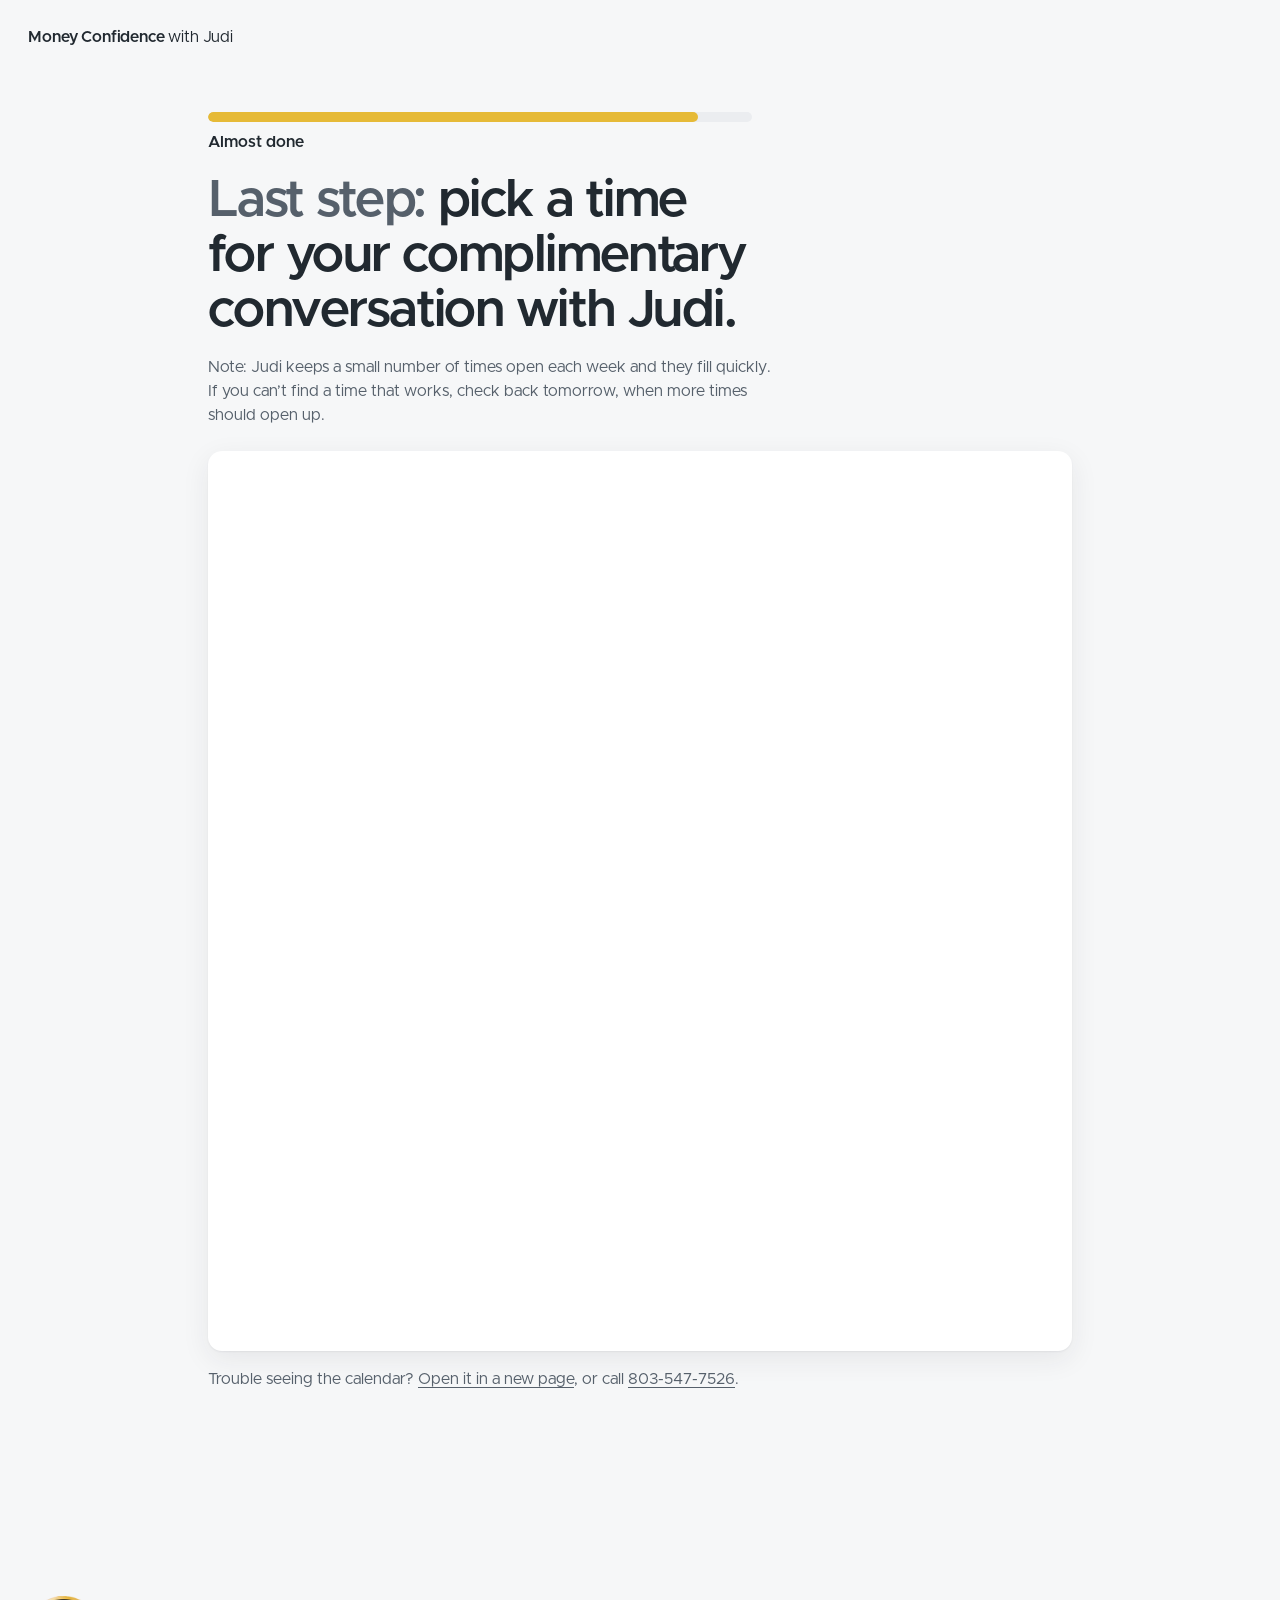
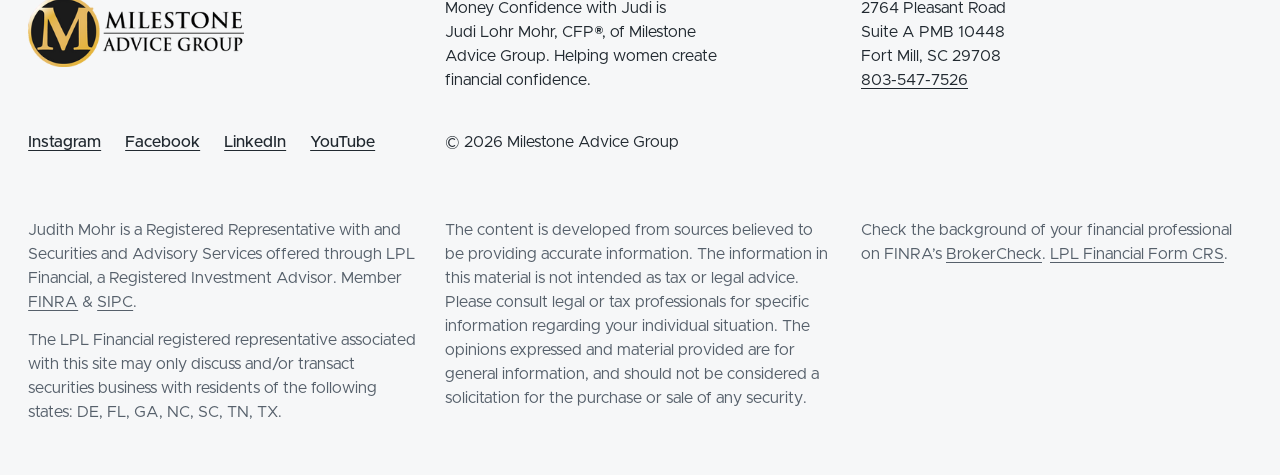
==== book.html @ 90eefbc0 "Judi Mohr landing page, rebuilt to Brandon Willington's funnel rules Co-Authored-By: Claude Opus 5.5" ====
<!doctype html>
<html lang="en">
<head>
<meta charset="utf-8">
<meta name="viewport" content="width=device-width, initial-scale=1">
<title>Last step: pick a time | Money Confidence with Judi</title>
<meta name="description" content="Pick a time for your complimentary conversation with Judi Lohr Mohr, CFP®.">
<meta name="robots" content="noindex">
<meta property="og:type" content="website">
<meta property="og:title" content="See exactly where you stand | Money Confidence with Judi">
<meta property="og:description" content="Financial planning for women approaching and navigating retirement, with Judi Lohr Mohr, CFP®.">
<meta property="og:url" content="https://judimohr.com/">
<meta property="og:image" content="https://judimohr.com/img/og-image.jpg">
<meta name="theme-color" content="#F6F7F8">
<link rel="icon" href="favicon.ico">
<link rel="preload" as="font" type="font/woff2" href="fonts/Metropolis-SemiBold.woff2" crossorigin>
<link rel="preload" as="font" type="font/woff2" href="fonts/Metropolis-Regular.woff2" crossorigin>
<link rel="stylesheet" href="css/site.css">
<link rel="stylesheet" href="css/funnel.css">
<script>document.documentElement.classList.add('js');</script>
</head>
<body>
<header class="site-header">
  <span class="wordmark"><span>Money Confidence</span> <span class="wordmark__with">with Judi</span></span>
</header>
<main class="page" id="main"><div class="page__inner">
  <div class="progress">
    <div class="progress__bar" aria-hidden="true"><span></span></div>
    <p class="progress__label">Almost done</p>
  </div>
  <h1 class="page__title"><strong>Last step:</strong> pick a time for your complimentary conversation with Judi.</h1>
  <p class="page__note">Note: Judi keeps a small number of times open each week and they fill quickly. If you can’t find a time that works, check back tomorrow, when more times should open up.</p>
  <div class="booking">
    <iframe src="https://go.oncehub.com/JudiMohr" title="Pick a time with Judi Lohr Mohr" loading="eager"></iframe>
  </div>
  <p class="page__note">Trouble seeing the calendar? <a class="link-plain" href="https://go.oncehub.com/JudiMohr">Open it in a new page</a>, or call <a class="link-plain" href="tel:+18035477526">803-547-7526</a>.</p>
</div></main>

<footer class="site-footer" id="contact">
  <div class="footer__top">
    <a class="footer__logo" href="https://www.milestoneadvicegroup.com/"><img src="img/milestone-advice-group-logo.png" width="300" height="99" alt="Milestone Advice Group" loading="lazy" decoding="async"></a>
    <p class="small">Money Confidence with Judi is Judi Lohr Mohr, CFP®, of Milestone Advice Group. Helping women create financial confidence.</p>
    <address class="small">2764 Pleasant Road<br>Suite A PMB 10448<br>Fort Mill, SC 29708<br><a class="link-plain" href="tel:+18035477526">803-547-7526</a></address>
  </div>
  <div class="footer__meta small">
    <ul class="footer__social">
      <li><a class="link-plain" href="https://www.instagram.com/moneyconfidencewithjudi/">Instagram</a></li>
      <li><a class="link-plain" href="https://www.facebook.com/milestoneadvicegroup">Facebook</a></li>
      <li><a class="link-plain" href="https://www.linkedin.com/in/judithmohr">LinkedIn</a></li>
      <li><a class="link-plain" href="https://www.youtube.com/@JudithLohrMohr">YouTube</a></li>
    </ul>
    <p>© 2026 Milestone Advice Group</p>
  </div>
  <div class="footer__legal small">
    <p>Judith Mohr is a Registered Representative with and Securities and Advisory Services offered through LPL Financial, a Registered Investment Advisor. Member <a class="link-plain" href="https://www.finra.org/">FINRA</a> &amp; <a class="link-plain" href="https://www.sipc.org/">SIPC</a>.</p>
    <p>The LPL Financial registered representative associated with this site may only discuss and/or transact securities business with residents of the following states: DE, FL, GA, NC, SC, TN, TX.</p>
    <p>The content is developed from sources believed to be providing accurate information. The information in this material is not intended as tax or legal advice. Please consult legal or tax professionals for specific information regarding your individual situation. The opinions expressed and material provided are for general information, and should not be considered a solicitation for the purchase or sale of any security.</p>
    <p>Check the background of your financial professional on FINRA’s <a class="link-plain" href="https://brokercheck.finra.org/">BrokerCheck</a>. <a class="link-plain" href="https://www.lpl.com/crs">LPL Financial Form CRS</a>.</p>
  </div>
</footer>

<script src="js/funnel.js" defer></script>
</body>
</html>
---- css/site.css ----
/* Money Confidence with Judi: landing page
   Direction: "The sentence is the layout". One face (Metropolis, the face of Judi's videos),
   her navy and gold, one radius for pictures, pill buttons, no lines, no shadows, no gradients. */

/* ---------- fonts ---------- */
@font-face { font-family: "Metropolis"; src: url("../fonts/Metropolis-Regular.woff2") format("woff2"); font-weight: 400; font-style: normal; font-display: swap; }
@font-face { font-family: "Metropolis"; src: url("../fonts/Metropolis-Medium.woff2") format("woff2"); font-weight: 500; font-style: normal; font-display: swap; }
@font-face { font-family: "Metropolis"; src: url("../fonts/Metropolis-SemiBold.woff2") format("woff2"); font-weight: 600; font-style: normal; font-display: swap; }

/* ---------- tokens ---------- */
:root {
  --bg: #F6F7F8;            /* paper: a pale tint of her navy */
  --surface: #EBEDF0;       /* one tone step */
  --white: #FFFFFF;
  --ink: #212930;           /* her navy */
  --muted: #56606B;
  --accent: #E6BA37;        /* her gold, kept for the action */
  --accent-press: #D9AC27;
  --accent-ink: #212930;
  --dark: #212930;
  --on-dark: #F6F7F8;
  --on-dark-muted: #BAC2CA;

  --font: "Metropolis", "Montserrat", "Avenir Next", "Segoe UI", "Helvetica Neue", Arial, sans-serif;

  --step-small: clamp(0.9375rem, 0.9rem + 0.15vw, 1rem);
  --step-body: clamp(1.125rem, 1.06rem + 0.3vw, 1.25rem);
  --step-lead: clamp(1.375rem, 1.13rem + 1.05vw, 2.125rem);
  --step-head: clamp(2.125rem, 1.25rem + 3.6vw, 4.5rem);
  --display: clamp(2.75rem, 14.4vw, 8.5rem);   /* the sentence: hero, colour fields, the close */

  --margin: clamp(1.25rem, 2.2vw, 2rem);
  --gutter: clamp(1rem, 2vw, 2rem);
  --section: clamp(5.5rem, 11vw, 11rem);
  --radius: 14px;
  --header-h: 4rem;

  --ease-out: cubic-bezier(0.22, 1, 0.36, 1);
  --ease-expo: cubic-bezier(0.16, 1, 0.3, 1);
  --ease-in-out: cubic-bezier(0.76, 0, 0.24, 1);
  --ease-soft: cubic-bezier(0.33, 1, 0.68, 1);
  --t-press: 140ms;
  --t-hover: 180ms;
  --t-ui: 240ms;
}

@media (min-width: 62.5em) {
  :root { --display: clamp(5rem, 9.4vw, 11.5rem); --header-h: 4.625rem; }
}

@media (prefers-contrast: more) {
  :root { --muted: #212930; --on-dark-muted: #F6F7F8; }
}

/* ---------- reset ---------- */
*, *::before, *::after { box-sizing: border-box; }
html { -webkit-text-size-adjust: 100%; text-size-adjust: 100%; }
body { margin: 0; background: var(--bg); color: var(--ink); font-family: var(--font); font-size: var(--step-body); line-height: 1.5; font-kerning: normal; -webkit-font-smoothing: antialiased; text-rendering: optimizeLegibility; overflow-x: clip; }
h1, h2, h3, h4, p, figure, blockquote, ul, ol, dl, dd, address { margin: 0; }
address { font-style: normal; }
ul, ol { padding: 0; list-style: none; }
img, video, svg { display: block; max-width: 100%; }
img, video { height: auto; }
button { font: inherit; color: inherit; background: none; border: 0; padding: 0; cursor: pointer; }
a { color: inherit; }
h1, h2, h3 { font-weight: 600; text-wrap: balance; hyphens: none; }
p { text-wrap: pretty; }
[id] { scroll-margin-top: calc(var(--header-h) + 1rem); }
::selection { background: var(--accent); color: var(--accent-ink); }
:focus-visible { outline: 3px solid var(--ink); outline-offset: 3px; border-radius: 4px; }
.sr-only { position: absolute; width: 1px; height: 1px; overflow: hidden; clip-path: inset(50%); white-space: nowrap; }

.skip { position: absolute; left: var(--margin); top: -6rem; z-index: 50; padding: 0.75rem 1.25rem; background: var(--ink); color: var(--on-dark); border-radius: 999px; }
.skip:focus { top: 0.75rem; }

/* ---------- type helpers ---------- */
.head { font-size: var(--step-head); line-height: 1.02; letter-spacing: -0.035em; }
.lead { font-size: var(--step-lead); line-height: 1.22; letter-spacing: -0.02em; }
.small { font-size: var(--step-small); line-height: 1.5; }
.muted { color: var(--muted); }
.link-plain { text-decoration: underline; text-underline-offset: 0.2em; text-decoration-thickness: 0.08em; }

/* ---------- grid ---------- */
.grid { display: grid; grid-template-columns: repeat(12, minmax(0, 1fr)); column-gap: var(--gutter); }

/* ---------- button ---------- */
.button { display: inline-flex; align-items: center; justify-content: center; min-height: 3.75rem; padding: 0.5rem clamp(1rem, 4vw, 1.9rem); background: var(--accent); color: var(--accent-ink); border-radius: 999px; font-size: clamp(0.9375rem, 4.3vw, 1.25rem); font-weight: 600; letter-spacing: -0.01em; line-height: 1.15; text-align: center; text-decoration: none; white-space: nowrap; transition: transform var(--t-press) var(--ease-out), background-color var(--t-hover) ease; -webkit-tap-highlight-color: transparent; }
.button:active { transform: scale(0.97); }
.button--compact { min-height: 2.875rem; padding-inline: clamp(0.9rem, 4vw, 1.25rem); font-size: var(--step-small); }
.button--paper { background: var(--on-dark); color: var(--ink); }
@media (hover: hover) and (pointer: fine) {
  .button:hover { background: var(--accent-press); }
  .button--paper:hover { background: var(--white); }
}

/* ---------- header ---------- */
.site-header { position: sticky; top: 0; z-index: 30; display: flex; align-items: center; justify-content: space-between; gap: 1rem; min-height: var(--header-h); padding: 0.5rem var(--margin); background: var(--bg); }
.wordmark { display: grid; font-size: var(--step-small); font-weight: 600; line-height: 1.15; letter-spacing: -0.01em; text-decoration: none; }
.wordmark span { white-space: nowrap; }
.wordmark__with { font-weight: 400; }
.site-nav { display: none; }
@media (min-width: 62.5em) {
  .wordmark { display: block; }
  .site-nav { display: flex; gap: clamp(1.5rem, 2.6vw, 2.75rem); font-size: var(--step-small); font-weight: 500; }
  .site-nav a { padding: 0.5rem 0; text-decoration: underline; text-decoration-color: transparent; text-underline-offset: 0.3em; text-decoration-thickness: 0.09em; transition: text-decoration-color var(--t-hover) ease; }
}
@media (hover: hover) and (pointer: fine) {
  .site-nav a:hover { text-decoration-color: currentColor; }
}

/* ---------- hero ---------- */
/* Narrow screens: "Am I going" / the film / "to be okay?". The film sits inside the sentence.
   Wide screens: a live strip of Judi fills the first line, and the film opens right below. */
.hero { display: flex; flex-direction: column; padding: clamp(0.5rem, 2vw, 1.75rem) var(--margin) 0; }
.hero__title, .hero__echo { font-size: var(--display); font-weight: 600; letter-spacing: -0.045em; line-height: 0.98; }
.hero__title { order: 1; }
.hero__row { display: block; }
.hero__row--b { position: absolute; width: 1px; height: 1px; overflow: hidden; clip-path: inset(50%); white-space: nowrap; }
.lines .line { display: block; overflow: hidden; padding-block: 0.06em 0.16em; margin-block: -0.06em -0.16em; }
.lines [data-line] { display: block; }
.strip { display: none; }
.hero .film { order: 2; margin-top: 0.75rem; }
.hero__echo { order: 3; margin-top: 0.5rem; }
.hero__leadrow { order: 4; margin-top: clamp(1rem, 2.6vw, 1.75rem); }
.hero__ghost { display: none; }
.hero__lead { max-width: 36ch; line-height: 1.42; }
.hero .transcript { order: 5; }
@media (min-width: 62.5em) {
  .hero { display: grid; grid-template-columns: minmax(0, 1fr); }
  .hero__title { grid-area: 1 / 1; }
  .hero__row--a { display: flex; align-items: center; gap: 0.2em; }
  .hero__row--b { position: static; width: auto; height: auto; overflow: visible; clip-path: none; white-space: normal; }
  .strip { display: block; flex: 1 1 0; min-width: 0; height: 0.86em; border-radius: var(--radius); overflow: hidden; background: var(--surface); cursor: pointer; }
  .strip video { width: 100%; height: 100%; object-fit: cover; object-position: 50% 53%; background: var(--surface); }
  .hero__echo { display: none; }
  .hero__leadrow { grid-area: 1 / 1; align-self: end; display: flex; align-items: flex-end; gap: clamp(2rem, 3.4vw, 4rem); margin: 0; pointer-events: none; }
  .hero__ghost { display: block; flex: none; height: 0; visibility: hidden; font-size: var(--display); font-weight: 600; letter-spacing: -0.045em; white-space: nowrap; }
  .hero__lead { flex: 0 1 34ch; margin-bottom: calc(var(--display) * 0.115); pointer-events: auto; }
  .hero .film { grid-area: 2 / 1; margin-top: clamp(1.75rem, 3vw, 2.75rem); }
  .hero .transcript { grid-area: 3 / 1; }
}

/* the film: the strip in the headline is a window onto this */
.film { position: relative; aspect-ratio: 16 / 9; border-radius: var(--radius); overflow: hidden; background: var(--surface); }
.film__video { width: 100%; height: 100%; object-fit: cover; background: var(--surface); }
.film__play { display: none; }
.js .film__play { position: absolute; inset: 0; display: flex; align-items: flex-end; justify-content: flex-start; padding: clamp(0.75rem, 2.2vw, 1.75rem); text-align: left; transition: opacity var(--t-ui) ease, visibility 0s linear 0s; }
.film__play > * { pointer-events: none; }
.film__disc { display: grid; place-items: center; flex: none; width: clamp(3rem, 6vw, 5rem); height: clamp(3rem, 6vw, 5rem); border-radius: 50%; background: var(--accent); color: var(--accent-ink); transition: transform 320ms var(--ease-out); }
.film__disc svg { width: 44%; height: 44%; margin-left: 6%; }
.film__label { display: grid; margin-left: -1.6rem; padding: 0.7rem 1.4rem 0.7rem 2.4rem; background: var(--dark); color: var(--on-dark); border-radius: 0 999px 999px 0; font-size: var(--step-small); line-height: 1.25; position: relative; z-index: -1; }
.film__label strong { font-weight: 600; font-size: var(--step-body); }
.film__play { isolation: isolate; }
.film__play:active .film__disc { transform: scale(0.95); }
@media (hover: hover) and (pointer: fine) {
  .film__play:hover .film__disc { transform: scale(1.06); }
}
@media (min-width: 62.5em) {
  .js .film__play { align-items: flex-start; }
}
.film.is-playing .film__play { opacity: 0; visibility: hidden; pointer-events: none; transition: opacity var(--t-ui) ease, visibility 0s linear var(--t-ui); }
.film__end { position: absolute; inset: 0; display: grid; place-content: center; justify-items: center; gap: 1.25rem; padding: var(--margin); background: var(--dark); color: var(--on-dark); text-align: center; }
.film__end[hidden] { display: none; }
.film__end p { font-size: var(--step-lead); font-weight: 600; letter-spacing: -0.02em; }
.film__again { font-size: var(--step-small); text-decoration: underline; text-underline-offset: 0.2em; padding: 0.5rem 1rem; }
.film__end :focus-visible, .film__play:focus-visible { outline-color: var(--ink); }
.film__end :focus-visible { outline-color: var(--on-dark); }
@media (max-width: 47.99em) {
  .film__label span { display: none; }
  .film__end { gap: 0.75rem; }
  .film__end p { font-size: var(--step-body); }
  .film__end .button { min-height: 3rem; }
}

.transcript { margin-top: 1rem; }
.transcript summary { display: inline-block; padding: 0.5rem 0; font-size: var(--step-small); text-decoration: underline; text-underline-offset: 0.2em; text-decoration-thickness: 0.08em; cursor: pointer; list-style: none; }
.transcript summary::-webkit-details-marker { display: none; }
.transcript__text { margin-top: 0.75rem; padding: clamp(1.25rem, 3vw, 2.5rem); background: var(--surface); border-radius: var(--radius); }
.transcript__text p { max-width: 35em; }
.transcript__text p + p { margin-top: 0.9em; }

/* ---------- the next step ---------- */
.next { padding: var(--section) var(--margin) 0; }
.next__title { grid-column: 1 / -1; }
.next__body { grid-column: 1 / -1; margin-top: 1.5rem; }
.next__body > p { max-width: 44ch; }
.next__actions { display: grid; justify-items: start; gap: 1rem; margin-top: 1.75rem; }
@media (max-width: 47.99em) { .next__actions .button { width: 100%; } }
@media (min-width: 62.5em) {
  .next__title { grid-column: 1 / 8; }
  .next__body { grid-column: 8 / -1; margin-top: 0.5rem; }
}

/* ---------- which question is yours ---------- */
.questions { padding: var(--section) var(--margin) 0; }
.questions__lead { max-width: 24ch; }
.questions__more { margin-top: 0.9rem; max-width: 40ch; }
.qa { margin-top: clamp(1.25rem, 3.4vw, 3.5rem); }
.qa__kind { margin-top: 2.25rem; font-size: var(--step-small); color: var(--muted); }
.q__h { font: inherit; }
.q__row { display: flex; align-items: center; justify-content: space-between; gap: 1rem; width: 100%; padding: 0.7rem 0; text-align: left; font-weight: 500; line-height: 1.3; -webkit-tap-highlight-color: transparent; }
.q__row::after { content: ""; flex: none; width: 0.6rem; height: 0.6rem; margin-right: 0.3rem; border-radius: 50%; background: var(--surface); transition: background-color var(--t-hover) ease, transform var(--t-ui) var(--ease-out); }
.q.is-on .q__row { font-weight: 600; }
.q.is-on .q__row::after { background: var(--accent); transform: scale(1.5); }
.q__answer { margin: 0.25rem 0 1rem; padding: clamp(1.25rem, 2.6vw, 2.5rem); background: var(--dark); color: var(--on-dark); border-radius: var(--radius); }
.q__answer p { max-width: 40ch; }
.q__echo { display: none; }
.q__book { display: inline-block; margin-top: 1.25rem; color: var(--accent); font-weight: 600; text-decoration: underline; text-underline-offset: 0.22em; text-decoration-thickness: 0.09em; }
.q__answer :focus-visible { outline-color: var(--on-dark); }
.js .q__answer { display: none; }
.js .q.is-on .q__answer { display: block; }
@media (min-width: 62.5em) {
  .js .qa { display: grid; grid-template-columns: repeat(12, minmax(0, 1fr)); column-gap: var(--gutter); align-items: start; }
  .js .questions__lead, .js .questions__more { grid-column: 7 / -1; }
  .js .questions__more { margin-bottom: 2.75rem; }
  .js .qa__kind { grid-column: 7 / 9; margin-top: 2.25rem; padding-top: 0.8rem; }
  .js .qa__kind--first { margin-top: 0; }
  .js .q { display: contents; }
  .js .q__h { grid-column: 9 / -1; }
  .js .qa__kind + .q .q__h { margin-top: 2.25rem; }
  .js .qa__kind--first + .q .q__h { margin-top: 0; }
  .js .q__answer { grid-column: 1 / 6; grid-row: 1 / span 15; position: sticky; top: calc(var(--header-h) + 1.5rem); margin: 0; min-height: 21rem; }
  .q__echo { display: block; margin-bottom: 1rem; font-size: var(--step-lead); font-weight: 600; line-height: 1.12; letter-spacing: -0.025em; text-wrap: balance; }
  .q__row { color: var(--muted); transition: color var(--t-hover) ease; }
  .q.is-on .q__row { color: var(--ink); }
}
@media (hover: hover) and (pointer: fine) {
  .q__row:hover { color: var(--ink); }
}

/* ---------- how it works: lines that step across ---------- */
.how { display: grid; grid-template-columns: repeat(12, minmax(0, 1fr)); column-gap: var(--gutter); row-gap: clamp(2.5rem, 4vw, 3.5rem); padding: var(--section) var(--margin) 0; }
.steps { display: contents; }
.step { grid-column: 1 / -1; }
.step__line { font-size: var(--step-head); line-height: 1; letter-spacing: -0.035em; }
.step p { margin-top: 0.75rem; max-width: 34ch; }
.step:nth-child(2) { padding-left: 6vw; }
.step:nth-child(3) { padding-left: 12vw; }
.step:nth-child(4) { padding-left: 18vw; }
.how__aside { grid-column: 1 / -1; display: grid; grid-template-columns: minmax(0, 9rem) 1fr; gap: 1rem; align-items: end; margin-top: 1rem; }
.how__aside img { width: 100%; aspect-ratio: 1; object-fit: cover; object-position: 38% 30%; border-radius: var(--radius); background: var(--surface); }
.how__aside p { max-width: 26ch; }
@media (min-width: 62.5em) {
  .step { padding-left: 0 !important; }
  .step:nth-child(1) { grid-column: 1 / -1; grid-row: 1; }
  .step:nth-child(2) { grid-column: 3 / -1; grid-row: 2; }
  .step:nth-child(3) { grid-column: 5 / -1; grid-row: 3; }
  .step:nth-child(4) { grid-column: 7 / -1; grid-row: 4; }
  .how__aside { grid-column: 1 / 5; grid-row: 3 / 5; align-self: end; display: block; margin: 0; }
  .how__aside img { aspect-ratio: 3 / 2; object-position: 50% 50%; }
  .how__aside p { margin-top: 1rem; max-width: 30ch; }
}

/* ---------- statements on colour fields ---------- */
.fields { margin-top: var(--section); }
.field { display: grid; grid-template-columns: repeat(12, minmax(0, 1fr)); grid-template-rows: auto 1fr; column-gap: var(--gutter); min-height: 46svh; padding: clamp(1.5rem, 2.4vw, 2rem) var(--margin); }
.field--navy { background: var(--dark); color: var(--on-dark); }
.field--gold { background: var(--accent); color: var(--accent-ink); }
.field--tone { background: var(--surface); }
.field--white { background: var(--white); }
.field__text { grid-column: 1 / -1; max-width: 30ch; padding-bottom: 2.5rem; }
.field--flip .field__text { justify-self: end; }
.field__phrase { grid-column: 1 / -1; align-self: end; font-size: var(--display); font-weight: 600; line-height: 0.92; letter-spacing: -0.05em; text-wrap: balance; }
@media (min-width: 62.5em) {
  .field { min-height: 62svh; }
  .field__text { grid-column: 8 / 12; }
  .field--flip .field__text { grid-column: 2 / 6; justify-self: start; }
  .field--flip .field__phrase { text-align: right; }
}

/* ---------- experience ---------- */
.proof { padding: var(--section) var(--margin) 0; }
.proof__title { grid-column: 1 / -1; }
.figures { grid-column: 1 / -1; display: grid; row-gap: clamp(1.25rem, 2.4vw, 2rem); margin-top: clamp(2rem, 4vw, 3.5rem); }
.figure { display: grid; grid-template-columns: 4.6ch minmax(0, 1fr); column-gap: clamp(1rem, 2.4vw, 2rem); align-items: baseline; font-size: var(--step-lead); }
.figure dt { font-weight: 600; letter-spacing: -0.03em; font-variant-numeric: lining-nums tabular-nums; }
.figure dd { font-size: var(--step-body); max-width: 30ch; }
.proof__note { grid-column: 1 / -1; margin-top: clamp(2.5rem, 4vw, 3.5rem); }
.proof__note p { max-width: 46ch; }
.proof__links { display: grid; justify-items: start; gap: 0.6rem; margin-top: 1.25rem; font-weight: 500; }
.proof__note .small { margin-top: 1.25rem; }
@media (min-width: 62.5em) {
  .proof__title { grid-column: 1 / 9; }
  .figures { grid-column: 2 / 8; grid-row: 2; }
  .proof__note { grid-column: 8 / -1; grid-row: 2; }
}

/* ---------- about: portrait as drop cap ---------- */
.about { padding: var(--section) var(--margin) 0; }
.about__title { grid-column: 1 / -1; }
.about__bio { grid-column: 1 / -1; margin-top: clamp(1.5rem, 3vw, 2.5rem); }
.about__p { font-size: clamp(1.375rem, 1.1rem + 0.9vw, 1.875rem); line-height: 1.26; letter-spacing: -0.02em; text-wrap: wrap; }
.about__p strong { font-weight: 600; }
.about__p--soft { margin-top: 1.1em; color: var(--muted); }
.about__portrait { float: left; width: 4.75em; height: 4.75em; margin: 0.22em 0.55em 0 0; border-radius: var(--radius); object-fit: cover; background: var(--surface); }
.about__quote { margin-top: 1.75rem; max-width: 44ch; clear: both; }
.about__facts { grid-column: 1 / -1; display: flex; flex-wrap: wrap; gap: 0.4rem 2rem; margin-top: 2rem; font-size: var(--step-small); }
.about__bio { order: 2; }
.about__facts { order: 3; }
@media (min-width: 62.5em) {
  .about__title { grid-column: 3 / -1; }
  .about__facts { grid-column: 1 / 3; grid-row: 2; display: grid; align-content: start; gap: 0.5rem; margin-top: clamp(1.5rem, 3vw, 2.5rem); padding-top: 0.5rem; }
  .about__bio { grid-column: 3 / 12; grid-row: 2; }
  .about__portrait { width: 3.6em; height: 3.6em; }
}

/* ---------- where ---------- */
.area { margin-top: var(--section); padding: clamp(4rem, 9vw, 9rem) var(--margin); background: var(--surface); }
.area__title { grid-column: 1 / -1; }
.area__text { grid-column: 1 / -1; margin-top: clamp(1.25rem, 2.5vw, 2rem); }
.area__text .lead { max-width: 26ch; }
.area__text p + p { margin-top: 1.25rem; max-width: 40ch; }
.area__photo { grid-column: 1 / 5; margin-top: 2.5rem; }
.area__photo img { width: 100%; aspect-ratio: 1; object-fit: cover; border-radius: var(--radius); background: var(--bg); }
.area__photo figcaption { margin-top: 0.5rem; }
.area__contact { grid-column: 5 / -1; margin-top: 2.5rem; }
.area__ask { font-weight: 600; margin-bottom: 0.75rem; }
.area__contact p + p { margin-top: 0.35rem; }
.area__email { font-size: var(--step-small); }
.area__contact address { margin-top: 1.25rem; }
@media (min-width: 62.5em) {
  .area__text { grid-column: 1 / 7; grid-row: 2; }
  .area__photo { grid-column: 8 / 10; grid-row: 2; margin-top: clamp(1.25rem, 2.5vw, 2rem); }
  .area__contact { grid-column: 10 / -1; grid-row: 2; margin-top: clamp(1.25rem, 2.5vw, 2rem); }
}

/* ---------- faq ---------- */
.faq { display: grid; grid-template-columns: repeat(12, minmax(0, 1fr)); column-gap: var(--gutter); padding: var(--section) var(--margin) 0; }
.faq__title { grid-column: 1 / -1; font-size: var(--step-head); line-height: 1.02; letter-spacing: -0.035em; }
.faq__list { grid-column: 1 / -1; margin-top: clamp(2rem, 5vw, 5rem); }
.faq__item { margin-inline: calc(var(--margin) * -1); padding-inline: var(--margin); border-radius: 0; transition: background-color var(--t-ui) ease; }
.faq__item[open] { background: var(--surface); }
.faq__item summary { display: flex; align-items: center; justify-content: space-between; gap: 1.5rem; padding: 1.1rem 0; font-weight: 600; line-height: 1.3; cursor: pointer; list-style: none; -webkit-tap-highlight-color: transparent; }
.faq__item summary::-webkit-details-marker { display: none; }
.chev { position: relative; flex: none; width: 0.85rem; height: 0.85rem; transition: transform var(--t-ui) var(--ease-out); }
.chev::before { content: ""; position: absolute; inset: 0 0.12rem 0.24rem 0.12rem; border-right: 2px solid currentColor; border-bottom: 2px solid currentColor; transform: rotate(45deg); }
.faq__item[open] .chev { transform: rotate(180deg); }
.faq__a { padding: 0 0 1.5rem; }
.faq__a p { max-width: 48ch; }
@media (min-width: 62.5em) {
  .faq__list { grid-column: 5 / -1; }
  .faq__item { margin-inline: calc(min(1.5rem, var(--margin)) * -1); padding-inline: min(1.5rem, var(--margin)); border-radius: var(--radius); }
}
@supports (interpolate-size: allow-keywords) {
  @media (prefers-reduced-motion: no-preference) {
    .faq__item { interpolate-size: allow-keywords; }
    .faq__item::details-content { block-size: 0; overflow: clip; transition: block-size 260ms var(--ease-out), content-visibility 260ms allow-discrete; }
    .faq__item[open]::details-content { block-size: auto; }
  }
}

/* ---------- the close: the question at both edges ---------- */
.close { display: grid; grid-template-rows: auto 1fr auto; min-height: 100svh; margin-top: var(--section); padding: clamp(1.25rem, 2.4vw, 2rem) var(--margin) clamp(1rem, 2vw, 1.5rem); background: var(--dark); color: var(--on-dark); text-align: center; }
.close__title { grid-row: 1 / 4; grid-column: 1; display: grid; grid-template-rows: subgrid; font-size: var(--display); font-weight: 600; line-height: 1; letter-spacing: -0.045em; }
.close__line--top { grid-row: 1; }
.close__line--bottom { grid-row: 3; }
.close__mid { grid-row: 2; grid-column: 1; align-self: center; padding-block: 2.5rem; }
.close__choices { display: grid; justify-items: center; gap: 0.6rem; }
.close__choices .button { width: min(100%, 26rem); }
.close__or { color: var(--on-dark-muted); font-size: var(--step-small); }
.close__after { max-width: 34ch; margin: 1.5rem auto 0; color: var(--on-dark-muted); font-size: var(--step-small); }
.close :focus-visible { outline-color: var(--on-dark); }
@media (min-width: 48em) {
  .close__choices { display: flex; align-items: center; justify-content: center; gap: clamp(1.5rem, 4vw, 3.5rem); }
  .close__choices .button { width: auto; }
}

/* ---------- footer ---------- */
.site-footer { padding: clamp(2.5rem, 5vw, 4.5rem) var(--margin) clamp(2.5rem, 4vw, 4rem); background: var(--bg); }
.footer__top { display: grid; gap: 1.5rem; }
.footer__logo { display: block; width: 13.5rem; }
.footer__logo img { width: 100%; }
.footer__top p { max-width: 32ch; }
.footer__mail { display: block; margin-top: clamp(4rem, 13vw, 13rem); font-size: min(6.6vw, 6.9rem); font-weight: 600; line-height: 0.98; letter-spacing: -0.045em; text-decoration: none; }
.footer__mail span { display: block; }
.footer__meta { display: grid; gap: 1rem; margin-top: clamp(1.5rem, 3vw, 2.5rem); }
.footer__social { display: flex; flex-wrap: wrap; gap: 0.5rem 1.5rem; font-weight: 500; }
.footer__legal { margin-top: clamp(2.5rem, 5vw, 4rem); color: var(--muted); columns: 3 19rem; column-gap: var(--gutter); }
.footer__legal p { max-width: 34em; margin-bottom: 0.85rem; break-inside: avoid; }
@media (hover: hover) and (pointer: fine) {
  .footer__mail:hover { text-decoration: underline; text-decoration-thickness: 0.06em; text-underline-offset: 0.12em; }
}
@media (min-width: 62.5em) {
  .footer__top { grid-template-columns: repeat(12, minmax(0, 1fr)); column-gap: var(--gutter); align-items: start; }
  .footer__logo { grid-column: 1 / 4; }
  .footer__top p { grid-column: 5 / 8; }
  .footer__top address { grid-column: 9 / 11; }
  .footer__up { grid-column: 11 / -1; justify-self: end; }
  .footer__meta { grid-template-columns: repeat(12, minmax(0, 1fr)); column-gap: var(--gutter); align-items: start; }
  .footer__social { grid-column: 1 / 5; }
  .footer__meta p:nth-of-type(1) { grid-column: 5 / 10; }
  .footer__meta p:nth-of-type(2) { grid-column: 10 / -1; justify-self: end; }
}

/* ---------- motion ---------- */
.mask { display: block; overflow: hidden; padding-block: 0.08em 0.14em; margin-block: -0.08em -0.14em; }
.mask > span { display: block; }

@media (prefers-reduced-motion: no-preference) {
  /* first screen: settled by 1.2 s, nothing waits for the load event */
  .js .hero [data-line] { transform: translateY(108%); animation: load-line 820ms var(--ease-expo) forwards; animation-delay: calc(100ms + var(--i) * 90ms); }
  .js .hero .strip { opacity: 0; animation: load-fade 600ms ease forwards 260ms; }
  .js .hero__echo [data-line] { animation-delay: 190ms; }
  .js .hero [data-load] { opacity: 0; transform: translateY(12px); animation: load-rise 520ms var(--ease-out) forwards; animation-delay: var(--d); }
  /* the signature move: the film opens like a shutter, once */
  .js .hero [data-open] { clip-path: inset(0 0 100% 0 round var(--radius)); animation: load-open 1050ms var(--ease-in-out) 180ms forwards; }
  .js .hero [data-open] .film__video { transform: scale(1.08); animation: load-settle 1250ms var(--ease-expo) 150ms forwards; }
  .js .hero [data-open] .film__play { opacity: 0; animation: load-fade 400ms ease forwards 950ms; }

  /* below the fold: each part arrives once */
  .js [data-reveal] { opacity: 0; transform: translateY(20px); transition: opacity 600ms var(--ease-out), transform 800ms var(--ease-out); transition-delay: calc(var(--i, 0) * 70ms); }
  .js [data-reveal].is-in { opacity: 1; transform: none; }
  .js [data-reveal="fade"] { transform: none; transition: opacity 700ms ease; }
  .js [data-reveal="mask"] { opacity: 1; transform: none; transition: none; }
  .js [data-reveal="mask"] .mask > span { transform: translateY(108%); transition: transform 850ms var(--ease-expo); transition-delay: calc(var(--i, 0) * 70ms); }
  .js [data-reveal="mask"].is-in .mask > span { transform: none; }

  /* the answer changes with the question */
  .js .q.is-on .q__answer { animation: answer-in 280ms var(--ease-out); }
}
@media (prefers-reduced-motion: reduce) {
  .button, .film__disc, .chev { transition-duration: 0.01ms; }
}
@keyframes load-line { to { transform: none; } }
@keyframes load-rise { to { opacity: 1; transform: none; } }
@keyframes load-fade { to { opacity: 1; } }
@keyframes load-open { to { clip-path: inset(0 0 0 0 round var(--radius)); } }
@keyframes load-settle { to { transform: none; } }
@keyframes answer-in { from { opacity: 0; transform: translateY(8px); } }
---- css/funnel.css ----
/* Funnel pages, rebuilt 2026-11-25 to Brandon Willington's landing page rules.
   Sits on top of site.css (tokens, buttons, FAQ, proof, about, footer). */

.eyebrow { font-size: var(--step-small); font-weight: 600; letter-spacing: 0.06em; text-transform: uppercase; color: var(--muted); }

/* ---------- hero ---------- */
.top { padding: clamp(1rem, 3vw, 2.5rem) var(--margin) 0; }
.top .eyebrow { max-width: 60ch; }
.top__title { margin-top: 0.9rem; max-width: 22ch; text-wrap: balance; font-size: clamp(2.125rem, 1.3rem + 3.4vw, 4.25rem); line-height: 1.03; letter-spacing: -0.035em; }
.top__sub { margin-top: 1.1rem; max-width: 46ch; font-size: var(--step-body); line-height: 1.45; color: var(--muted); }
.top__grid { display: grid; gap: clamp(1.5rem, 3vw, 2.5rem); margin-top: clamp(1.5rem, 3vw, 2.5rem); }
@media (min-width: 62.5em) {
  .top__grid { grid-template-columns: minmax(0, 7fr) minmax(0, 5fr); align-items: start; }
}
.watch-first { display: inline-block; margin-bottom: 0.6rem; padding: 0.35rem 0.85rem; border-radius: 999px; background: var(--ink); color: var(--on-dark); font-size: var(--step-small); font-weight: 600; letter-spacing: 0.04em; text-transform: uppercase; }

/* the VSL: autoplays muted (captions are burned in), one tap restarts it with sound */
.vsl { position: relative; aspect-ratio: 16 / 9; border-radius: var(--radius); overflow: hidden; background: var(--surface); }
.vsl video { width: 100%; height: 100%; object-fit: cover; }
.vsl__sound { position: absolute; inset: 0; display: flex; align-items: flex-start; justify-content: center; padding-top: clamp(0.75rem, 3vw, 1.5rem); -webkit-tap-highlight-color: transparent; }
.vsl__sound[hidden] { display: none; }
.vsl__sound > span:last-child { display: inline-flex; align-items: center; min-height: 2.75rem; padding: 0.55rem 1.1rem 0.55rem 0.5rem; border-radius: 0 999px 999px 0; background: var(--dark); color: var(--on-dark); font-size: var(--step-small); font-weight: 600; }
.vsl__icon { display: grid; place-items: center; width: 2.75rem; height: 2.75rem; border-radius: 50%; background: var(--accent); color: var(--accent-ink); position: relative; z-index: 1; margin-right: -0.4rem; transition: transform var(--t-press) var(--ease-out); }
.vsl__sound:active .vsl__icon { transform: scale(0.94); }
.vsl__sound:focus-visible { outline-offset: -6px; }

/* ---------- the application card ---------- */
.apply { scroll-margin-top: calc(var(--header-h) + 0.5rem); }
.apply__cta { font-size: var(--step-body); font-weight: 400; line-height: 1.35; letter-spacing: -0.01em; }
.apply__cta strong { font-weight: 600; }
.survey { margin-top: 1rem; padding: clamp(1.1rem, 2.6vw, 1.75rem); background: var(--white); border-radius: var(--radius); box-shadow: 0 1px 2px rgb(33 41 48 / 6%), 0 8px 28px rgb(33 41 48 / 8%); }
.survey__bar { height: 6px; border-radius: 999px; background: var(--surface); overflow: hidden; }
.survey__bar span { display: block; height: 100%; width: 0; border-radius: inherit; background: var(--accent); transition: width 420ms var(--ease-out); }
.survey__count { margin-top: 0.6rem; min-height: 1.5em; }
.qstep { border: 0; margin: 0; padding: 0; min-width: 0; }
.qstep + .qstep { margin-top: 1.75rem; }
.qstep legend { padding: 0; margin-bottom: 0.9rem; font-size: clamp(1.1875rem, 1.05rem + 0.5vw, 1.4375rem); font-weight: 600; line-height: 1.25; letter-spacing: -0.015em; }
.opt { position: relative; display: flex; align-items: center; gap: 0.8rem; min-height: 3.25rem; padding: 0.7rem 1rem; border-radius: 12px; background: var(--bg); font-size: var(--step-small); line-height: 1.35; cursor: pointer; -webkit-tap-highlight-color: transparent; transition: background-color var(--t-hover) ease, transform var(--t-press) var(--ease-out); }
.opt + .opt { margin-top: 0.5rem; }
.opt:active { transform: scale(0.985); }
.opt input { flex: none; width: 1.25rem; height: 1.25rem; margin: 0; accent-color: var(--ink); }
.opt:has(input:checked) { background: #FBF1D3; box-shadow: inset 0 0 0 2px var(--accent); }
.opt:has(input:focus-visible) { outline: 3px solid var(--ink); outline-offset: 2px; }
@media (hover: hover) and (pointer: fine) { .opt:hover { background: var(--surface); } }
.opts-2 { display: grid; grid-template-columns: 1fr 1fr; gap: 0.5rem; }
.opts-2 .opt + .opt { margin-top: 0; }
.infield { display: grid; gap: 0.35rem; font-size: var(--step-small); font-weight: 500; }
.infield + .infield { margin-top: 0.85rem; }
.infield input { min-height: 3.25rem; padding: 0.7rem 0.9rem; border: 1.5px solid #CDD3D9; border-radius: 12px; background: var(--white); color: var(--ink); font: inherit; font-size: 1.0625rem; font-weight: 400; transition: border-color var(--t-hover) ease; }
.infield input:focus { outline: none; border-color: var(--ink); }
.infield input[aria-invalid="true"] { border-color: #B3261E; }
.infield__error { margin-top: 0.75rem; color: #B3261E; font-weight: 500; }
.trap { position: absolute; left: -10000px; width: 1px; height: 1px; overflow: hidden; }
.survey__go { width: 100%; margin-top: 1.25rem; }
.survey__note { margin-top: 0.7rem; text-align: center; }
.survey__nav { margin-top: 0.75rem; min-height: 2.5rem; }
.survey__back { padding: 0.5rem 0.25rem; font-size: var(--step-small); text-decoration: underline; text-underline-offset: 0.2em; color: var(--muted); }
.survey.is-sending .survey__go { opacity: 0.6; pointer-events: none; }

/* one question at a time once scripts run; without scripts, every question shows and it posts normally */
.js .survey .qstep { display: none; margin-top: 0; }
.js .survey .qstep.is-on { display: block; animation: step-in 380ms var(--ease-out); }
.js .survey .qstep.is-on.is-back { animation-name: step-in-back; }
@keyframes step-in { from { opacity: 0; transform: translateX(14px); } to { opacity: 1; transform: none; } }
@keyframes step-in-back { from { opacity: 0; transform: translateX(-14px); } to { opacity: 1; transform: none; } }

/* ---------- how it works: two slides ---------- */
.how2 { padding: var(--section) var(--margin) 0; }
.how2__row { display: grid; gap: clamp(1.25rem, 3vw, 3rem); align-items: center; margin-top: clamp(2rem, 4vw, 3.5rem); }
@media (min-width: 50em) {
  .how2__row { grid-template-columns: minmax(0, 7fr) minmax(0, 5fr); }
  .how2__row--flip .how2__img { order: -1; }
  .how2__row--flip { grid-template-columns: minmax(0, 5fr) minmax(0, 7fr); }
}
.how2__h { font-size: var(--step-lead); line-height: 1.15; letter-spacing: -0.02em; }
.how2__kicker { margin-top: 0.35rem; font-style: italic; color: var(--muted); }
.how2__img { width: 100%; max-height: 26rem; aspect-ratio: 4 / 3; object-fit: cover; border-radius: var(--radius); background: var(--surface); }
.ticks { margin-top: 1.1rem; display: grid; gap: 0.7rem; }
.ticks li { position: relative; padding-left: 2rem; max-width: 46ch; }
.ticks li::before { content: ""; position: absolute; left: 0; top: 0.28em; width: 1.25rem; height: 1.25rem; border-radius: 50%; background: var(--accent) url("data:image/svg+xml,%3Csvg xmlns='http://www.w3.org/2000/svg' viewBox='0 0 20 20'%3E%3Cpath d='M5.5 10.5l3 3 6-7' fill='none' stroke='%23212930' stroke-width='2.2' stroke-linecap='round' stroke-linejoin='round'/%3E%3C/svg%3E") center / 80% no-repeat; }

/* ---------- FAQ in four groups ---------- */
.faq--grouped .faq__eyebrow { grid-column: 1 / -1; margin-bottom: 0.6rem; }
.faq__group { margin: 2.25rem 0 0.4rem; font-size: var(--step-small); font-weight: 600; letter-spacing: 0.06em; text-transform: uppercase; color: var(--muted); }
.faq__group:first-child { margin-top: 0; }

/* ---------- who it's for ---------- */
.who { padding: var(--section) var(--margin) 0; }
.who__list { display: grid; gap: 0.75rem; margin-top: clamp(1.5rem, 3vw, 2.5rem); }
@media (min-width: 50em) { .who__list { grid-template-columns: 1fr 1fr; } }
.who__list li { padding: 1.1rem 1.25rem; border-radius: var(--radius); background: var(--surface); font-size: var(--step-body); line-height: 1.4; }

/* ---------- the close, shorter than the old one ---------- */
.close--short { min-height: 0; display: block; padding: clamp(4rem, 9vw, 7rem) var(--margin); }
.close--short .close__mid { display: grid; justify-items: center; gap: 1.25rem; padding: 0; }
.close__kicker { color: var(--on-dark-muted); font-weight: 600; }
.close__h { max-width: 22ch; font-size: var(--step-head); line-height: 1.04; letter-spacing: -0.035em; }
.close--short .button { white-space: normal; }

/* ---------- booking, thank-you and not-a-fit pages ---------- */
.page { padding: clamp(1.25rem, 3vw, 2.5rem) var(--margin) var(--section); }
.page__inner { max-width: 54rem; margin-inline: auto; }
.progress { display: grid; gap: 0.45rem; max-width: 34rem; }
.progress__bar { height: 10px; border-radius: 999px; background: var(--surface); overflow: hidden; }
.progress__bar span { display: block; height: 100%; width: 90%; border-radius: inherit; background: var(--accent); }
.progress__label { font-size: var(--step-small); font-weight: 600; }
.page__title { margin-top: 1.25rem; font-size: clamp(1.875rem, 1.2rem + 2.6vw, 3.25rem); line-height: 1.06; letter-spacing: -0.03em; }
.page__title strong { font-weight: 600; color: var(--muted); }
.page__note { margin-top: 1rem; max-width: 52ch; font-size: var(--step-small); color: var(--muted); }
.booking { margin-top: 1.5rem; border-radius: var(--radius); overflow: hidden; background: var(--white); box-shadow: 0 1px 2px rgb(33 41 48 / 6%), 0 8px 28px rgb(33 41 48 / 8%); }
.booking iframe { display: block; width: 100%; height: 900px; border: 0; }
.heads-up { margin-top: 1.75rem; padding: clamp(1.25rem, 3vw, 2rem); border-radius: var(--radius); background: var(--surface); }
.heads-up h2 { font-size: var(--step-lead); line-height: 1.2; letter-spacing: -0.02em; }
.heads-up p { margin-top: 0.75rem; max-width: 56ch; }
.page .vsl { margin-top: 1.5rem; }
.bring { margin-top: 1.5rem; }

@media (prefers-reduced-motion: reduce) {
  .js .survey .qstep.is-on { animation: step-fade 200ms ease; }
  @keyframes step-fade { from { opacity: 0; } to { opacity: 1; } }
  .survey__bar span { transition: none; }
}
@media (min-width: 62.5em) {
  .top__title { max-width: 30ch; font-size: clamp(2.5rem, 1.2rem + 2.6vw, 3.75rem); }
}

/* video placeholder until the YouTube embed goes in */
.vsl--soon img { width: 100%; height: 100%; object-fit: cover; filter: saturate(0.85); }
.vsl__soon { position: absolute; inset: auto 0 0 0; display: flex; justify-content: center; padding: clamp(0.75rem, 3vw, 1.5rem); background: linear-gradient(to top, rgb(33 41 48 / 70%), transparent); }
.vsl__soon span { padding: 0.55rem 1.1rem; border-radius: 999px; background: var(--dark); color: var(--on-dark); font-size: var(--step-small); font-weight: 600; }
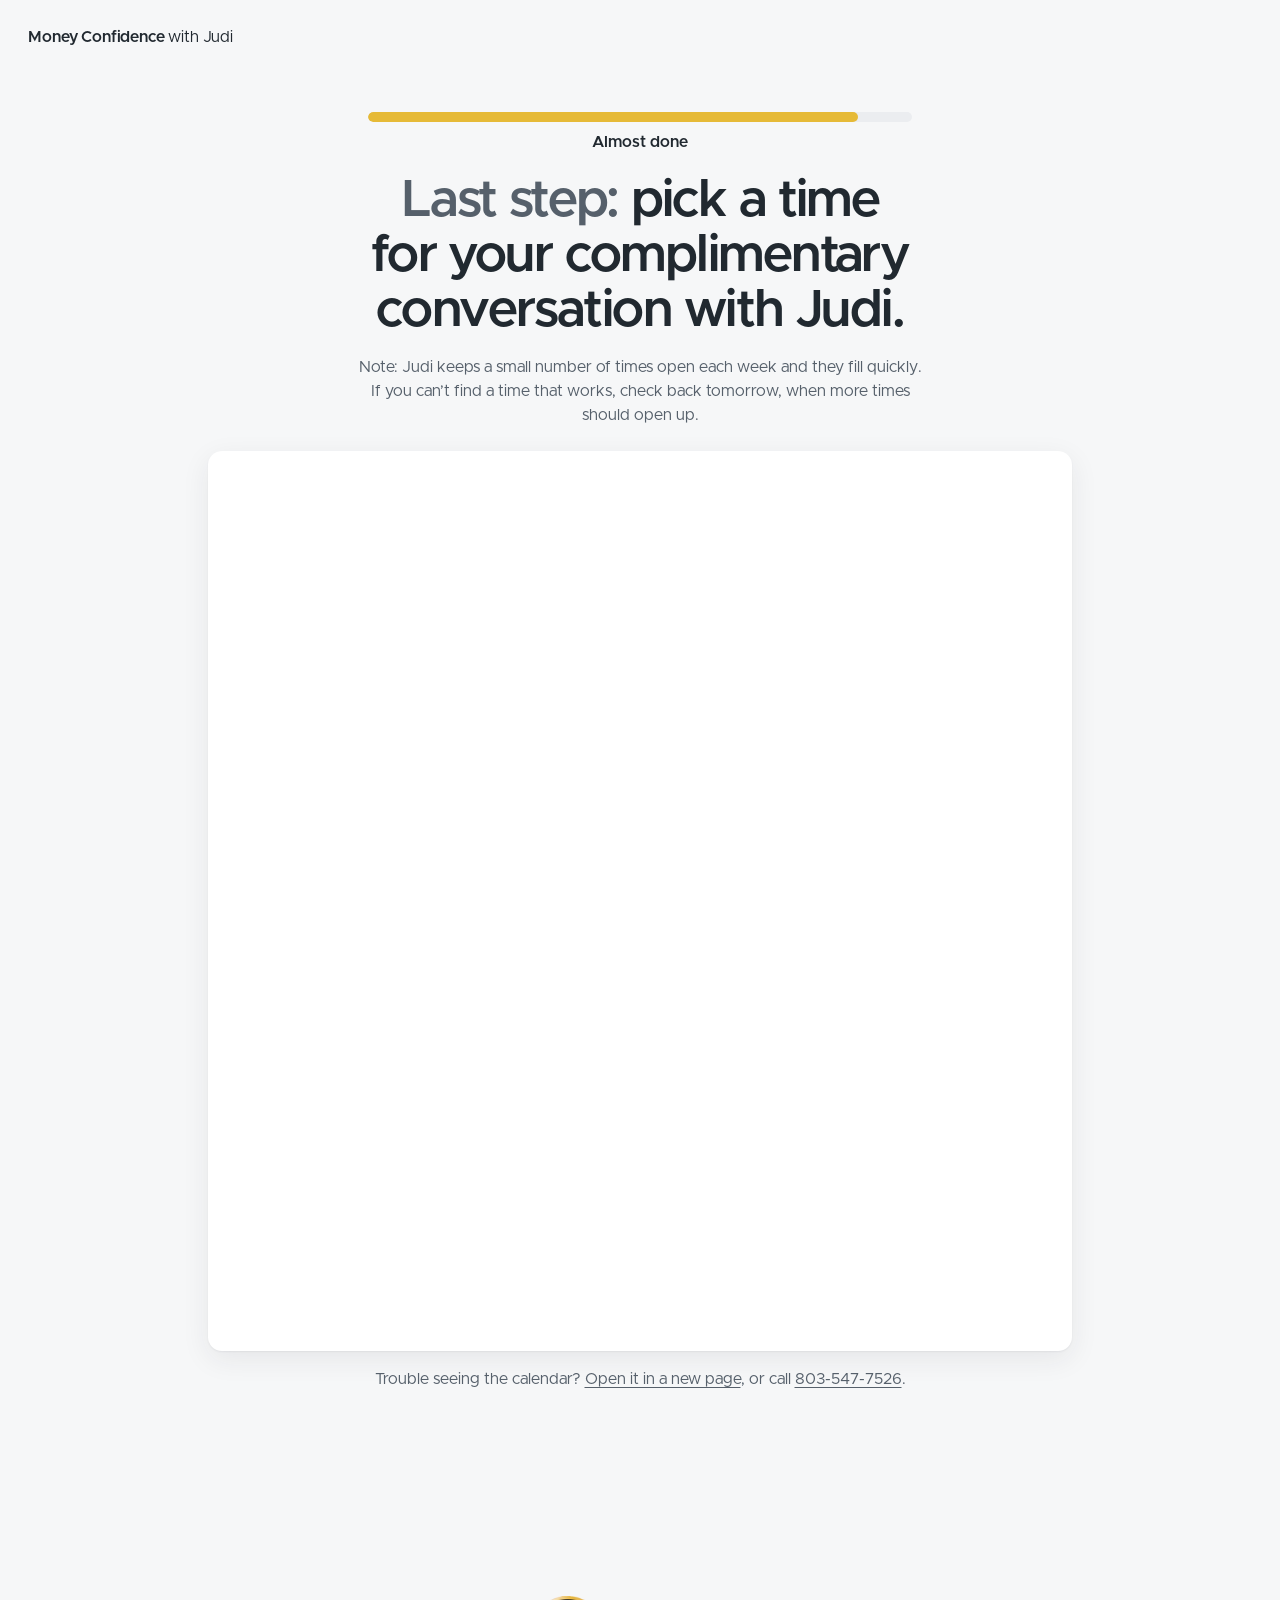
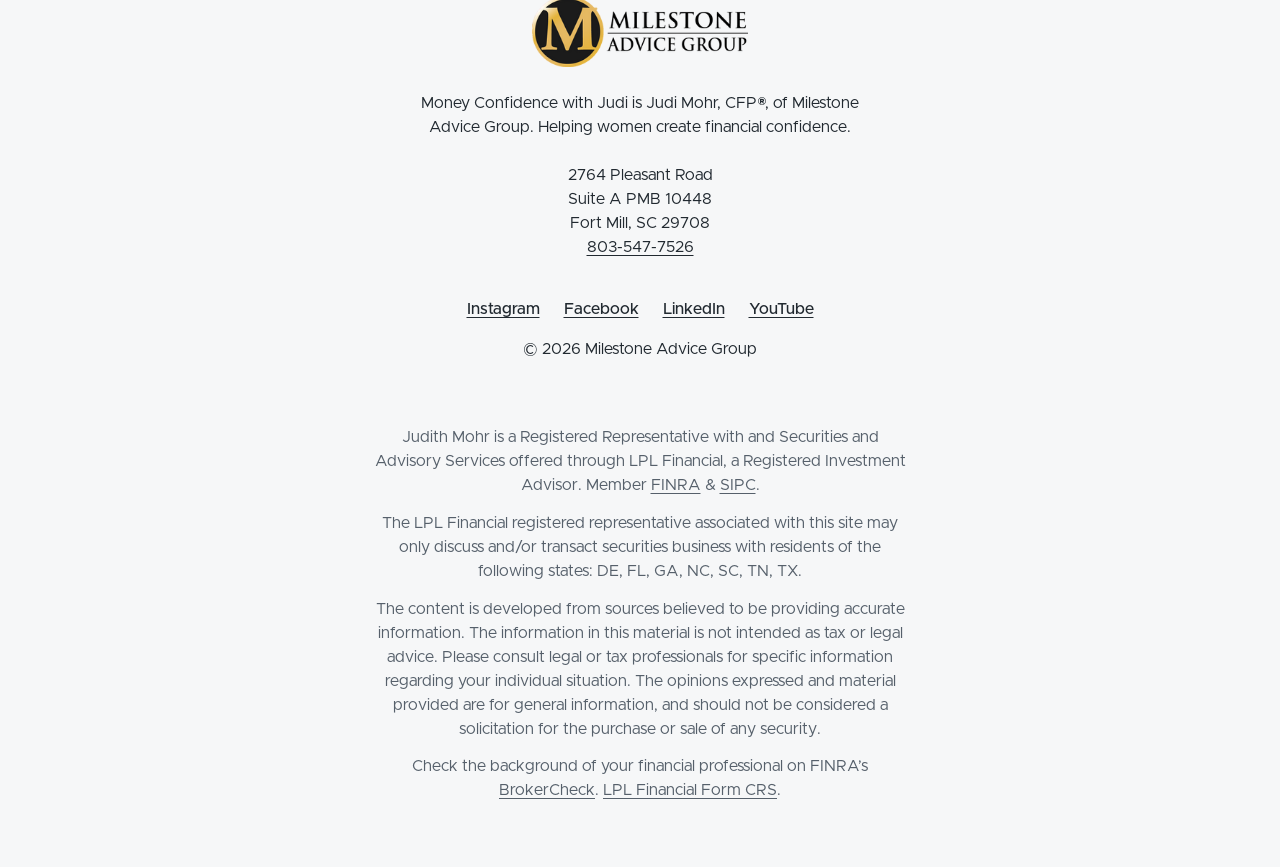
==== commit 335ae22e: "Use Judi Mohr, not Judi Lohr Mohr Co-Authored-By: Claude Opus 5.5 <noreply@anthropic.com>" ====
--- a/book.html
+++ b/book.html
@@ -4,11 +4,11 @@
 <meta charset="utf-8">
 <meta name="viewport" content="width=device-width, initial-scale=1">
 <title>Last step: pick a time | Money Confidence with Judi</title>
-<meta name="description" content="Pick a time for your complimentary conversation with Judi Lohr Mohr, CFP®.">
+<meta name="description" content="Pick a time for your complimentary conversation with Judi Mohr, CFP®.">
 <meta name="robots" content="noindex">
 <meta property="og:type" content="website">
 <meta property="og:title" content="See exactly where you stand | Money Confidence with Judi">
-<meta property="og:description" content="Financial planning for women approaching and navigating retirement, with Judi Lohr Mohr, CFP®.">
+<meta property="og:description" content="Financial planning for women approaching and navigating retirement, with Judi Mohr, CFP®.">
 <meta property="og:url" content="https://judimohr.com/">
 <meta property="og:image" content="https://judimohr.com/img/og-image.jpg">
 <meta name="theme-color" content="#F6F7F8">
@@ -31,7 +31,7 @@
   <h1 class="page__title"><strong>Last step:</strong> pick a time for your complimentary conversation with Judi.</h1>
   <p class="page__note">Note: Judi keeps a small number of times open each week and they fill quickly. If you can’t find a time that works, check back tomorrow, when more times should open up.</p>
   <div class="booking">
-    <iframe src="https://go.oncehub.com/JudiMohr" title="Pick a time with Judi Lohr Mohr" loading="eager"></iframe>
+    <iframe src="https://go.oncehub.com/JudiMohr" title="Pick a time with Judi Mohr" loading="eager"></iframe>
   </div>
   <p class="page__note">Trouble seeing the calendar? <a class="link-plain" href="https://go.oncehub.com/JudiMohr">Open it in a new page</a>, or call <a class="link-plain" href="tel:+18035477526">803-547-7526</a>.</p>
 </div></main>
@@ -39,7 +39,7 @@
 <footer class="site-footer" id="contact">
   <div class="footer__top">
     <a class="footer__logo" href="https://www.milestoneadvicegroup.com/"><img src="img/milestone-advice-group-logo.png" width="300" height="99" alt="Milestone Advice Group" loading="lazy" decoding="async"></a>
-    <p class="small">Money Confidence with Judi is Judi Lohr Mohr, CFP®, of Milestone Advice Group. Helping women create financial confidence.</p>
+    <p class="small">Money Confidence with Judi is Judi Mohr, CFP®, of Milestone Advice Group. Helping women create financial confidence.</p>
     <address class="small">2764 Pleasant Road<br>Suite A PMB 10448<br>Fort Mill, SC 29708<br><a class="link-plain" href="tel:+18035477526">803-547-7526</a></address>
   </div>
   <div class="footer__meta small">
--- a/css/funnel.css
+++ b/css/funnel.css
@@ -128,3 +128,93 @@
 .vsl--soon img { width: 100%; height: 100%; object-fit: cover; filter: saturate(0.85); }
 .vsl__soon { position: absolute; inset: auto 0 0 0; display: flex; justify-content: center; padding: clamp(0.75rem, 3vw, 1.5rem); background: linear-gradient(to top, rgb(33 41 48 / 70%), transparent); }
 .vsl__soon span { padding: 0.55rem 1.1rem; border-radius: 999px; background: var(--dark); color: var(--on-dark); font-size: var(--step-small); font-weight: 600; }
+
+/* =====================================================================
+   CENTERED LAYOUT (Joey's house style, as on Paul's and the other pages):
+   one centered column, everything centered, cards included. 18px minimum
+   reading text on phones.
+   ===================================================================== */
+@media (max-width: 40em) {
+  :root { --step-small: 1.125rem; }
+}
+
+/* hero: one column, video then the questions */
+.top { text-align: center; }
+.top .eyebrow, .top__title, .top__sub { margin-inline: auto; }
+.top__title { max-width: 24ch; }
+.top__grid { grid-template-columns: minmax(0, 1fr) !important; max-width: 46rem; margin-inline: auto; }
+.top__film { max-width: 44rem; width: 100%; margin-inline: auto; }
+.vsl { box-shadow: 0 0 0 4px var(--white), 0 12px 36px rgb(33 41 48 / 16%); }
+.apply { max-width: 38rem; width: 100%; margin-inline: auto; }
+.apply__cta { max-width: 34ch; margin-inline: auto; font-size: var(--step-lead); }
+.survey { text-align: center; }
+.qstep legend { width: 100%; text-align: center; }
+.opt { justify-content: center; text-align: center; }
+.opt input { position: absolute; left: 1rem; }
+.opt span { padding-inline: 1.75rem; }
+.opts-2 .opt span { padding-inline: 1.25rem 0; }
+.infield { text-align: left; }
+.survey__nav { text-align: center; }
+@media (min-width: 62.5em) {
+  .top__title { max-width: 26ch; }
+}
+
+/* how it works: centered slides, picture above the words */
+.how2 { text-align: center; }
+.how2__row, .how2__row--flip { grid-template-columns: minmax(0, 1fr) !important; justify-items: center; max-width: 44rem; margin-inline: auto; }
+.how2__row--flip .how2__img { order: -1; }
+.how2__row .how2__img { order: -1; max-width: 34rem; }
+.ticks { justify-items: center; }
+.ticks li { padding-left: 0; }
+.ticks li::before { position: static; display: block; margin: 0 auto 0.4rem; }
+
+/* FAQ: centered cards */
+.faq--grouped { display: block; text-align: center; }
+.faq--grouped .faq__list { max-width: 46rem; margin-inline: auto; }
+.faq--grouped .faq__item { margin: 0 0 0.6rem; padding: 0 clamp(1rem, 3vw, 1.5rem); border-radius: var(--radius); background: var(--white); box-shadow: 0 1px 2px rgb(33 41 48 / 6%), 0 6px 20px rgb(33 41 48 / 6%); }
+.faq--grouped .faq__item summary { justify-content: center; text-align: center; }
+.faq--grouped .faq__a p { margin-inline: auto; }
+.faq__group { text-align: center; }
+
+/* who it's for: centered cards */
+.who { text-align: center; }
+.who__list { max-width: 56rem; margin-inline: auto; }
+.who__list li { background: var(--white); box-shadow: 0 1px 2px rgb(33 41 48 / 6%), 0 6px 20px rgb(33 41 48 / 6%); }
+
+/* experience: centered figures */
+.proof { text-align: center; }
+.proof .grid, .about .grid { display: block; }
+.figures { grid-template-columns: repeat(auto-fit, minmax(12rem, 1fr)); max-width: 60rem; margin-inline: auto; }
+.figure { grid-template-columns: 1fr; justify-items: center; row-gap: 0.3rem; }
+.figure dd { margin-inline: auto; }
+.proof__note p { margin-inline: auto; }
+.proof__links { justify-items: center; }
+
+/* why I do this: photo above, centered story */
+.about { text-align: center; }
+.about__bio { max-width: 44rem; margin-inline: auto; }
+.about__portrait { float: none; display: block; width: 9rem; height: 9rem; margin: 0 auto 1.25rem; border-radius: 50%; box-shadow: 0 8px 24px rgb(33 41 48 / 14%); }
+.about__quote { margin-inline: auto; }
+
+/* footer: centered */
+.site-footer { text-align: center; }
+.footer__top, .footer__meta { display: grid !important; grid-template-columns: minmax(0, 1fr) !important; justify-items: center; }
+.footer__top > *, .footer__meta > * { grid-column: auto !important; justify-self: center !important; }
+.footer__top p { max-width: 40ch; }
+.footer__social { justify-content: center; }
+.footer__legal { columns: auto; max-width: 52rem; margin-inline: auto; }
+.footer__legal p { margin-inline: auto; }
+
+/* booking, thank-you, not-a-fit pages */
+.page { text-align: center; }
+.progress { margin-inline: auto; }
+.page__title, .page__note, .heads-up p { margin-inline: auto; }
+.page .faq--grouped .faq__title { text-align: center; }
+@media (min-width: 62.5em) {
+  .top__film { max-width: 38rem; }
+  .top__grid { gap: 1.75rem; margin-top: 1.5rem; }
+  .top__sub { margin-top: 0.8rem; }
+}
+
+/* YouTube VSL (tools/set-youtube.py) */
+.vsl--yt iframe { display: block; width: 100%; height: 100%; border: 0; }
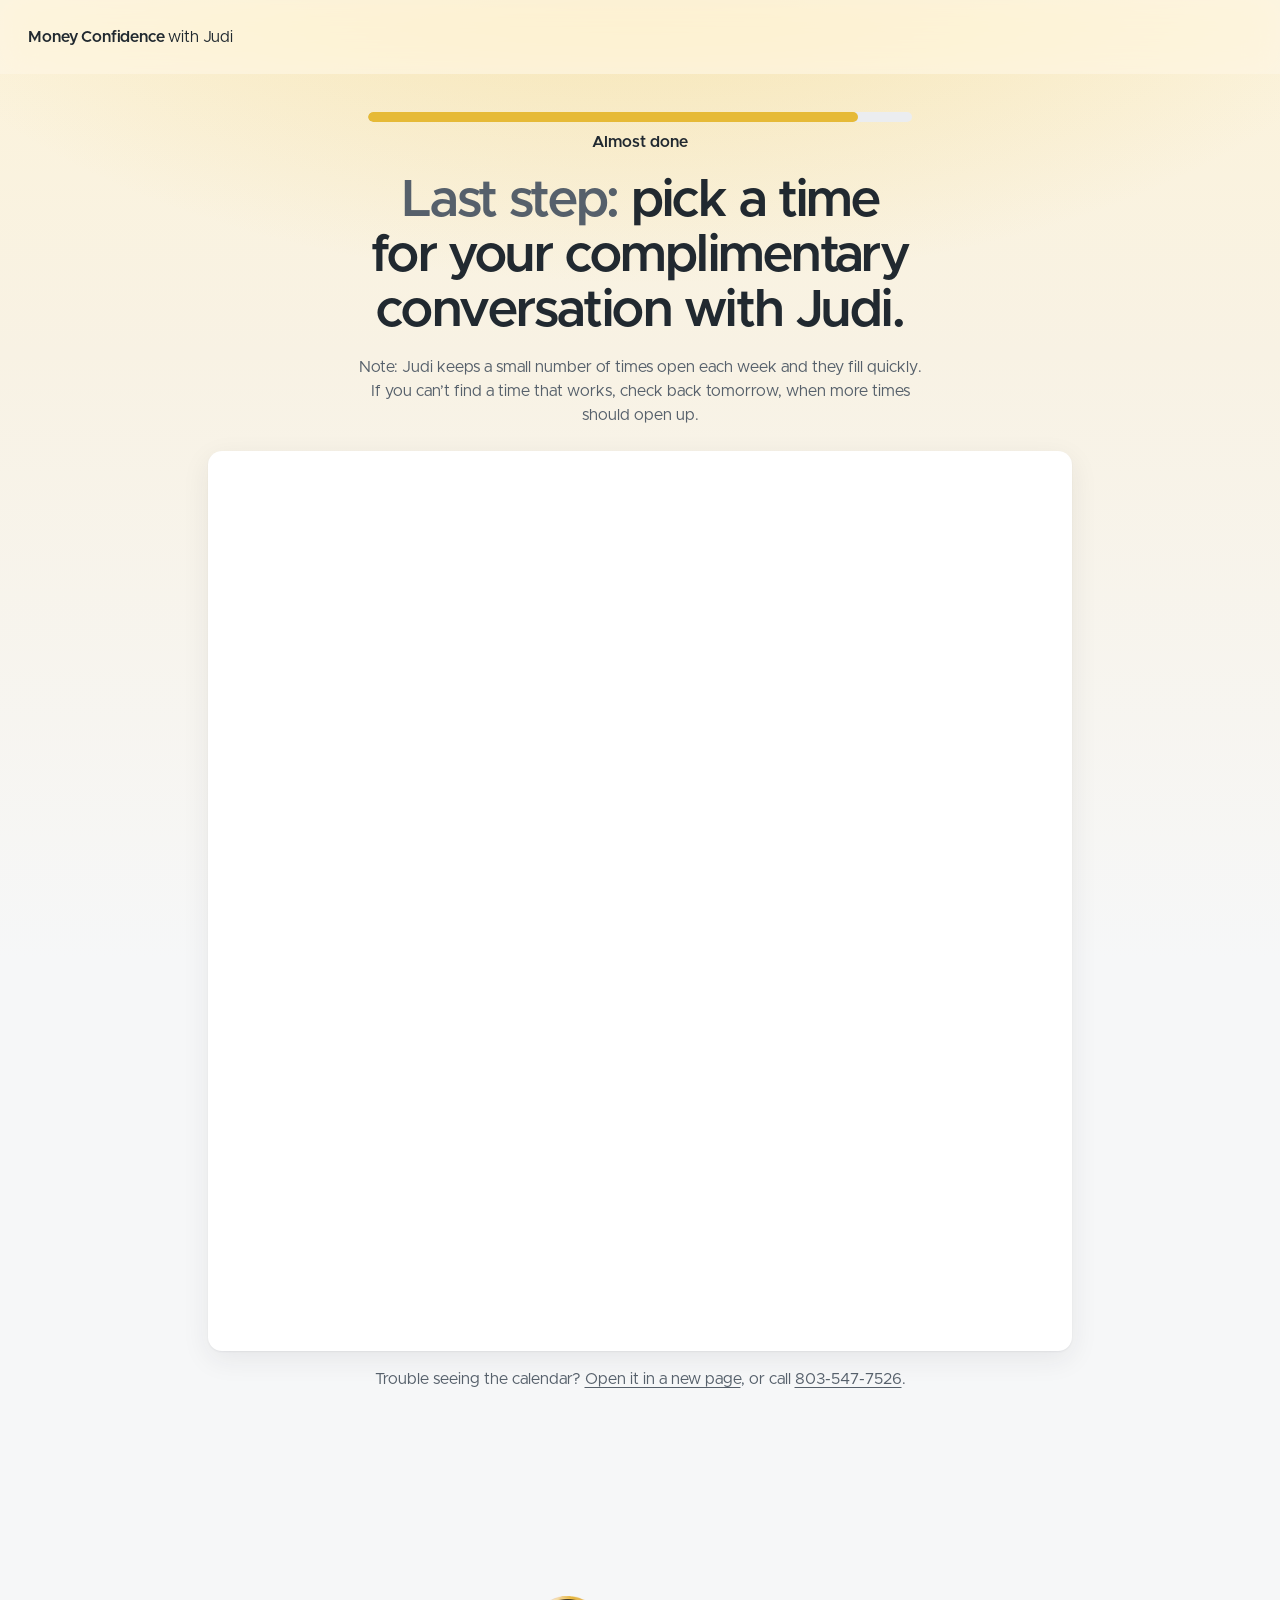
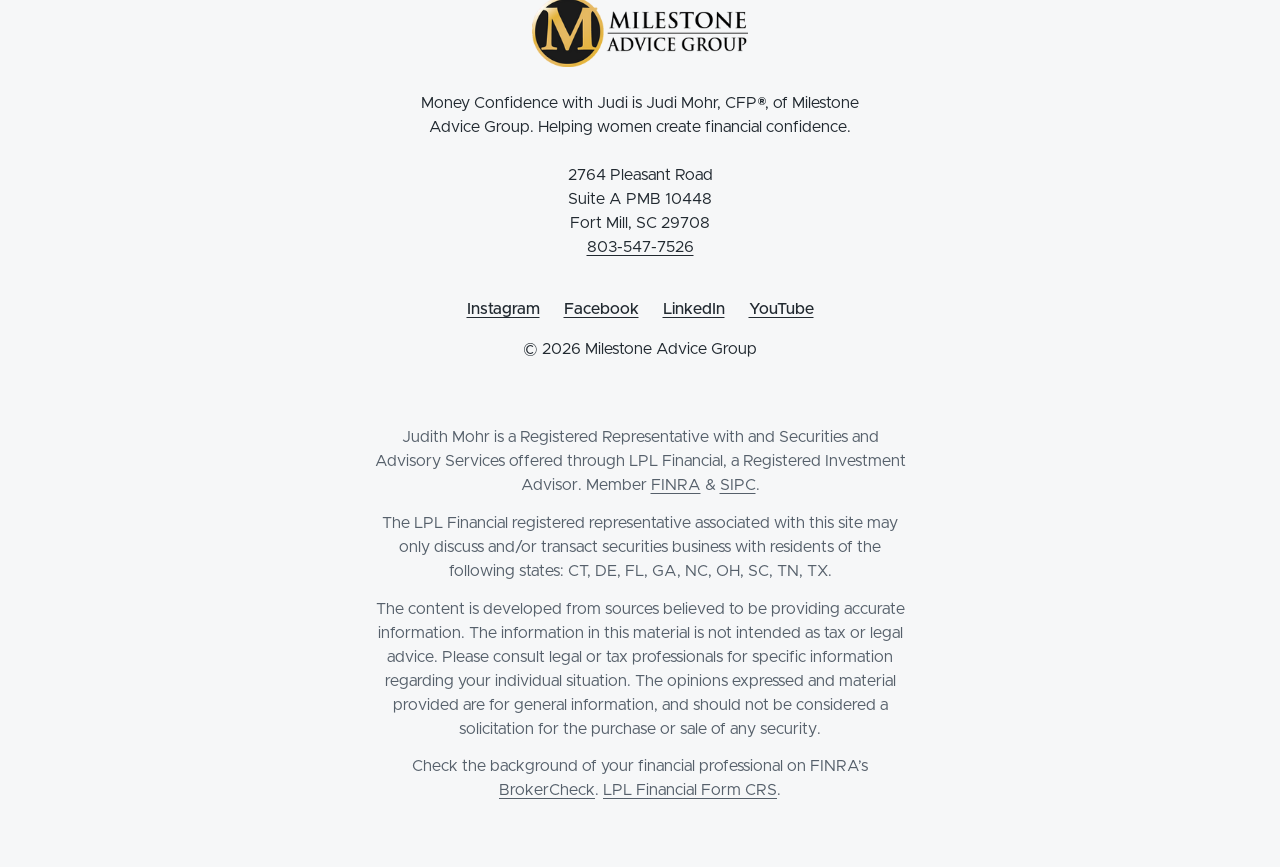
==== commit fba0156c: "Add Connecticut and Ohio to the licensed states Co-Authored-By: Claude Opus 5.5 <noreply@anthropic.c" ====
--- a/book.html
+++ b/book.html
@@ -53,7 +53,7 @@
   </div>
   <div class="footer__legal small">
     <p>Judith Mohr is a Registered Representative with and Securities and Advisory Services offered through LPL Financial, a Registered Investment Advisor. Member <a class="link-plain" href="https://www.finra.org/">FINRA</a> &amp; <a class="link-plain" href="https://www.sipc.org/">SIPC</a>.</p>
-    <p>The LPL Financial registered representative associated with this site may only discuss and/or transact securities business with residents of the following states: DE, FL, GA, NC, SC, TN, TX.</p>
+    <p>The LPL Financial registered representative associated with this site may only discuss and/or transact securities business with residents of the following states: CT, DE, FL, GA, NC, OH, SC, TN, TX.</p>
     <p>The content is developed from sources believed to be providing accurate information. The information in this material is not intended as tax or legal advice. Please consult legal or tax professionals for specific information regarding your individual situation. The opinions expressed and material provided are for general information, and should not be considered a solicitation for the purchase or sale of any security.</p>
     <p>Check the background of your financial professional on FINRA’s <a class="link-plain" href="https://brokercheck.finra.org/">BrokerCheck</a>. <a class="link-plain" href="https://www.lpl.com/crs">LPL Financial Form CRS</a>.</p>
   </div>
--- a/css/funnel.css
+++ b/css/funnel.css
@@ -218,3 +218,27 @@
 
 /* YouTube VSL (tools/set-youtube.py) */
 .vsl--yt iframe { display: block; width: 100%; height: 100%; border: 0; }
+
+/* =====================================================================
+   GRADIENTS (Nov 25): a warm gold glow at the top of every page, fading into
+   her paper colour, a translucent header so the glow runs under it, and a
+   navy gradient on the closing band. Her colours only: navy #212930, gold #E6BA37.
+   ===================================================================== */
+body {
+  background:
+    radial-gradient(70rem 34rem at 50% -6rem, rgb(230 186 55 / 30%), rgb(230 186 55 / 0%) 70%) no-repeat,
+    linear-gradient(180deg, #FCF3DA 0, #F8F2E4 22rem, var(--bg) 60rem) no-repeat,
+    var(--bg);
+}
+.site-header {
+  background: rgb(252 246 230 / 72%);
+  -webkit-backdrop-filter: saturate(160%) blur(16px);
+  backdrop-filter: saturate(160%) blur(16px);
+}
+.close--short { background: linear-gradient(160deg, #2C3843 0%, var(--dark) 55%, #171D22 100%); }
+.who, .proof { position: relative; }
+.how2 { background: linear-gradient(180deg, rgb(246 247 248 / 0%) 0%, #FFFFFF 45%, rgb(246 247 248 / 0%) 100%); padding-bottom: clamp(2rem, 5vw, 4rem); }
+.heads-up { background: linear-gradient(160deg, #FFFFFF 0%, #FBF3DE 100%); box-shadow: 0 1px 2px rgb(33 41 48 / 6%), 0 8px 24px rgb(33 41 48 / 7%); }
+@media (prefers-reduced-transparency: reduce) {
+  .site-header { background: var(--bg); -webkit-backdrop-filter: none; backdrop-filter: none; }
+}
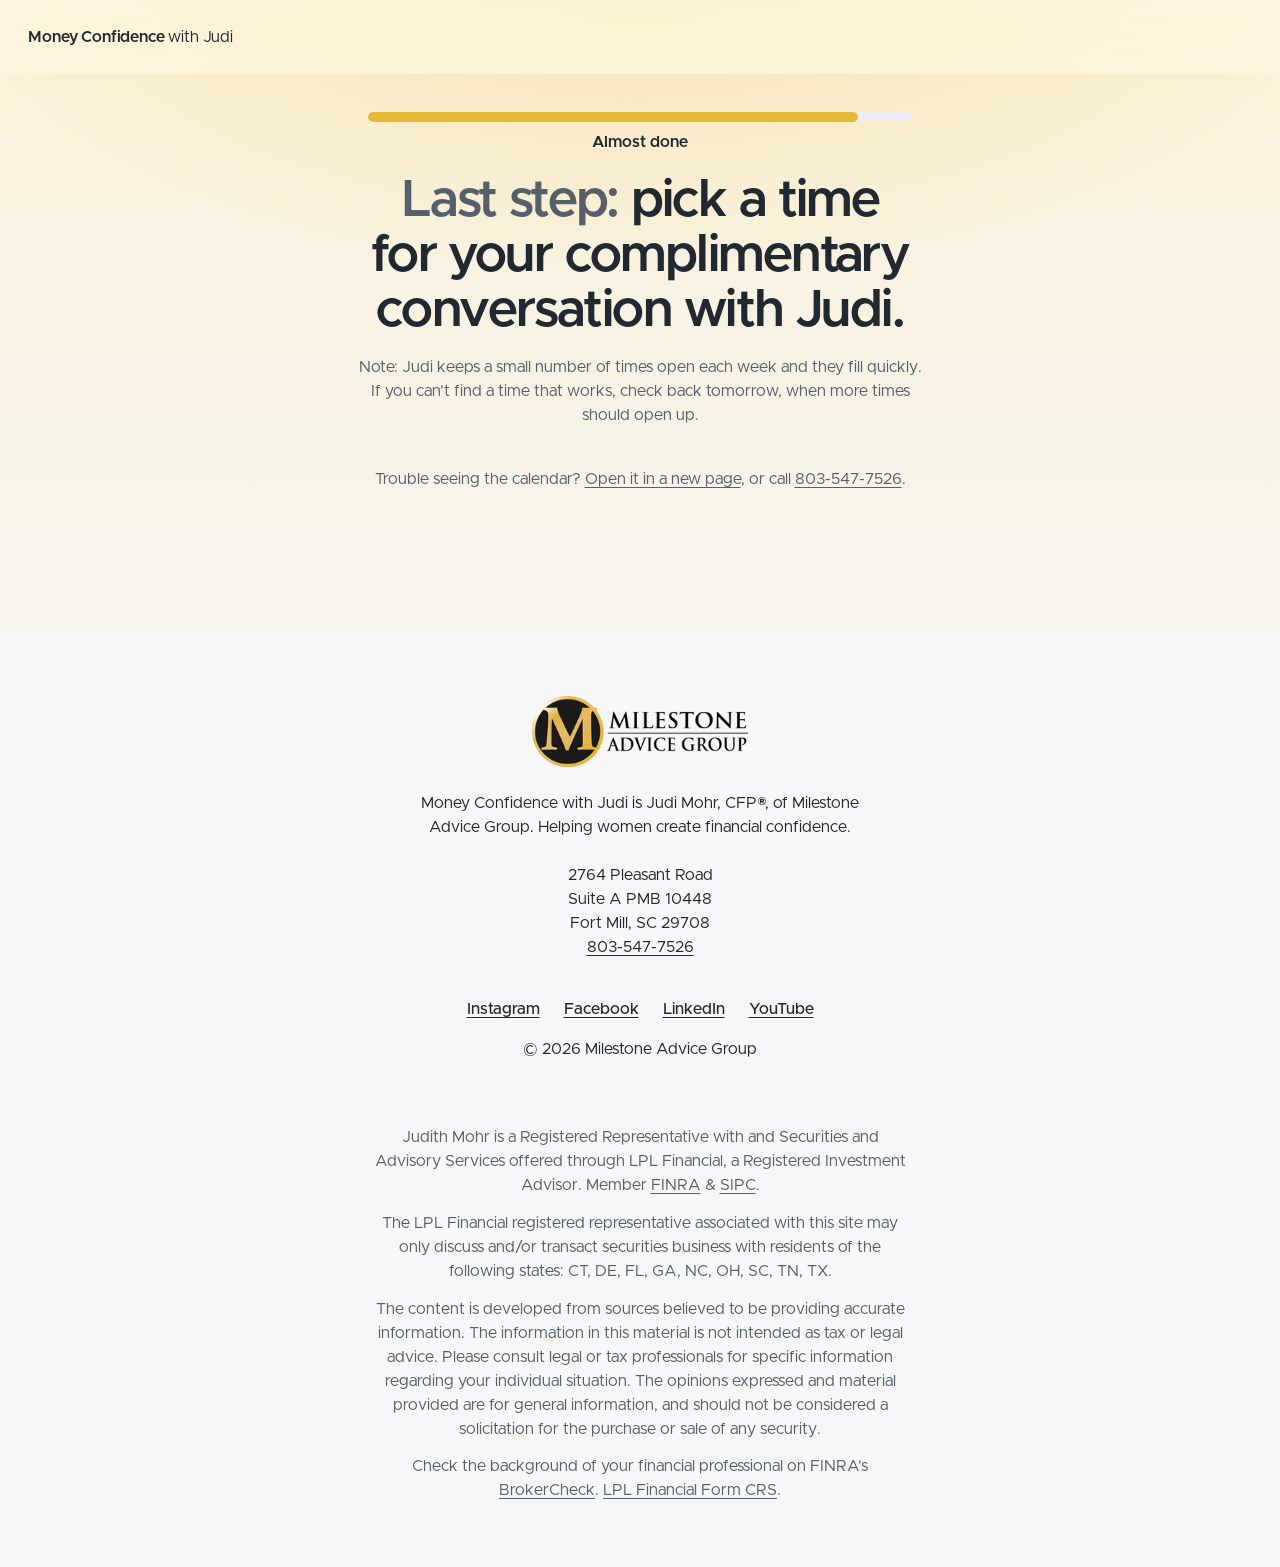
==== commit ec7f2e3f: "Booking page: OnceHub official embed (skips profile), switches to Done with thank-you content after " ====
--- a/book.html
+++ b/book.html
@@ -24,16 +24,50 @@
   <span class="wordmark"><span>Money Confidence</span> <span class="wordmark__with">with Judi</span></span>
 </header>
 <main class="page" id="main"><div class="page__inner">
-  <div class="progress">
+  <div class="progress" data-progress>
     <div class="progress__bar" aria-hidden="true"><span></span></div>
-    <p class="progress__label">Almost done</p>
+    <p class="progress__label" data-progress-label>Almost done</p>
   </div>
-  <h1 class="page__title"><strong>Last step:</strong> pick a time for your complimentary conversation with Judi.</h1>
-  <p class="page__note">Note: Judi keeps a small number of times open each week and they fill quickly. If you can’t find a time that works, check back tomorrow, when more times should open up.</p>
+  <h1 class="page__title" data-book-title><strong>Last step:</strong> pick a time for your complimentary conversation with Judi.</h1>
+  <p class="page__note" data-book-note>Note: Judi keeps a small number of times open each week and they fill quickly. If you can’t find a time that works, check back tomorrow, when more times should open up.</p>
+  <script>
+    // OnceHub (ScheduleOnce Classic) calls this on the parent page when a booking is made.
+    // Defined before the embed code, as OnceHub's docs ask.
+    function SOAfterConfirmationFunction(data) {
+      if (data && data.errorStatus && data.errorStatus !== 0) return;
+      if (window.judiBooked) window.judiBooked(data);
+      else window.__judiBookedData = data || {};
+    }
+  </script>
   <div class="booking">
-    <iframe src="https://go.oncehub.com/JudiMohr" title="Pick a time with Judi Mohr" loading="eager"></iframe>
+    <!-- ScheduleOnce embed START -->
+    <div id="SOIDIV_JudiMohr" data-so-page="JudiMohr" data-height="900" data-style="border: 0px solid #ffffff; min-width: 290px;" data-psz="01"></div>
+    <script type="text/javascript" src="https://cdn.oncehub.com/mergedjs/so.js"></script>
+    <!-- ScheduleOnce embed END -->
   </div>
-  <p class="page__note">Trouble seeing the calendar? <a class="link-plain" href="https://go.oncehub.com/JudiMohr">Open it in a new page</a>, or call <a class="link-plain" href="tel:+18035477526">803-547-7526</a>.</p>
+  <p class="page__note" data-book-help>Trouble seeing the calendar? <a class="link-plain" href="https://go.oncehub.com/JudiMohr">Open it in a new page</a>, or call <a class="link-plain" href="tel:+18035477526">803-547-7526</a>.</p>
+
+  <!-- Shown once the booking is made (same content as thanks.html) -->
+  <section class="booked" data-booked hidden>
+  <div class="heads-up">
+    <h2>A heads up before we talk</h2>
+    <p>You’ve probably noticed this in your own life: the people who get the most out of any kind of help are the ones who show up ready to be honest about where things stand, even when it feels messy. Those are the women I do my best work with.</p>
+    <p>If you’d rather keep things hidden, or you’re only looking for a hot tip, I’m probably not the right fit, and that’s okay. But if you’re ready to see the whole picture, I can’t wait to meet you.</p>
+  </div>
+  <div class="heads-up bring">
+    <h2>One thing that will help you get the most from our time</h2>
+    <p>If it’s easy, make a simple list of the accounts you know about: retirement accounts, savings, pensions, insurance policies. It doesn’t need to be complete or organized. Finding everything can be the first thing we do together.</p>
+    <p>If someone else is involved in your money decisions, a spouse, a partner or an adult child, you’re welcome to bring them. It saves you time later passing everything along.</p>
+  </div>
+  <section class="faq faq--grouped" style="padding-inline:0">
+    <h2 class="faq__title" style="font-size:var(--step-lead)">The most common questions</h2>
+    <div class="faq__list" style="margin-top:1.25rem">
+      <details class="faq__item"><summary><span>What happens in the complimentary conversation?</span><span class="chev" aria-hidden="true"></span></summary><div class="faq__a"><p>We’ll sit down, talk through where you are and where you want to go, and you’ll leave with a clear picture of where you stand. No pressure, no jargon, just clarity.</p></div></details>
+      <details class="faq__item"><summary><span>Do I need to have everything organized first?</span><span class="chev" aria-hidden="true"></span></summary><div class="faq__a"><p>No. You do not need to solve your whole financial life today. Start with the question that is creating the most uncertainty.</p></div></details>
+      <details class="faq__item"><summary><span>What if I don’t know the right questions to ask?</span><span class="chev" aria-hidden="true"></span></summary><div class="faq__a"><p>You’re not bad with money. Nobody ever took the time to explain it to you in a way that made sense. That’s what I’m here for.</p></div></details>
+    </div>
+  </section>
+  </section>
 </div></main>
 
 <footer class="site-footer" id="contact">
--- a/css/funnel.css
+++ b/css/funnel.css
@@ -242,3 +242,28 @@
 @media (prefers-reduced-transparency: reduce) {
   .site-header { background: var(--bg); -webkit-backdrop-filter: none; backdrop-filter: none; }
 }
+
+/* Judi's VSL as a plain video: the YouTube player is taller than the frame, so its title bar,
+   logo and controls fall in the cropped letterbox above and below the picture. */
+.vsl--yt { isolation: isolate; background: #000; }
+.vsl__frame { position: absolute; left: 0; right: 0; top: -100px; bottom: -100px; pointer-events: none; }
+.vsl__frame iframe, .vsl__frame > div { display: block; width: 100%; height: 100%; border: 0; }
+.vsl__cover { position: absolute; inset: 0; z-index: 1; display: grid; place-items: center; cursor: pointer; -webkit-tap-highlight-color: transparent; background: transparent; transition: background-color var(--t-ui) ease; }
+.vsl__disc { display: grid; place-items: center; width: clamp(3.5rem, 9vw, 5rem); height: clamp(3.5rem, 9vw, 5rem); border-radius: 50%; background: var(--accent); color: var(--accent-ink); box-shadow: 0 8px 24px rgb(0 0 0 / 25%); opacity: 0; transform: scale(0.9); transition: opacity var(--t-ui) ease, transform 320ms var(--ease-out); }
+.vsl__disc svg { margin-left: 8%; }
+.vsl--yt[data-state="paused"] .vsl__cover, .vsl--yt[data-state="loading"] .vsl__cover { background: rgb(33 41 48 / 35%); }
+.vsl--yt[data-state="paused"] .vsl__disc { opacity: 1; transform: none; }
+.vsl--yt[data-state="loading"] .vsl__cover { background: #000 url("../img/judi-video-poster.jpg") center / cover no-repeat; }
+.vsl--yt .vsl__sound { z-index: 2; pointer-events: none; }
+.vsl--yt .vsl__sound > span { pointer-events: auto; }
+.vsl__end { position: absolute; inset: 0; z-index: 3; display: grid; place-content: center; justify-items: center; gap: 1rem; padding: var(--margin); background: linear-gradient(160deg, #2C3843 0%, var(--dark) 60%, #171D22 100%); color: var(--on-dark); text-align: center; }
+.vsl__end[hidden] { display: none; }
+.vsl__end p { font-size: var(--step-lead); font-weight: 600; letter-spacing: -0.02em; }
+.vsl__end .button { white-space: normal; }
+.vsl__again { font-size: var(--step-small); text-decoration: underline; text-underline-offset: 0.2em; padding: 0.4rem 1rem; color: var(--on-dark-muted); }
+
+/* booking page once booked: the bar fills, the thank-you content appears under the calendar */
+.progress__bar span { transition: width 600ms var(--ease-out); }
+.booked { margin-top: clamp(1.5rem, 4vw, 2.5rem); animation: step-in 420ms var(--ease-out); }
+.booked[hidden] { display: none; }
+@media (prefers-reduced-motion: reduce) { .booked { animation: none; } .progress__bar span { transition: none; } }
